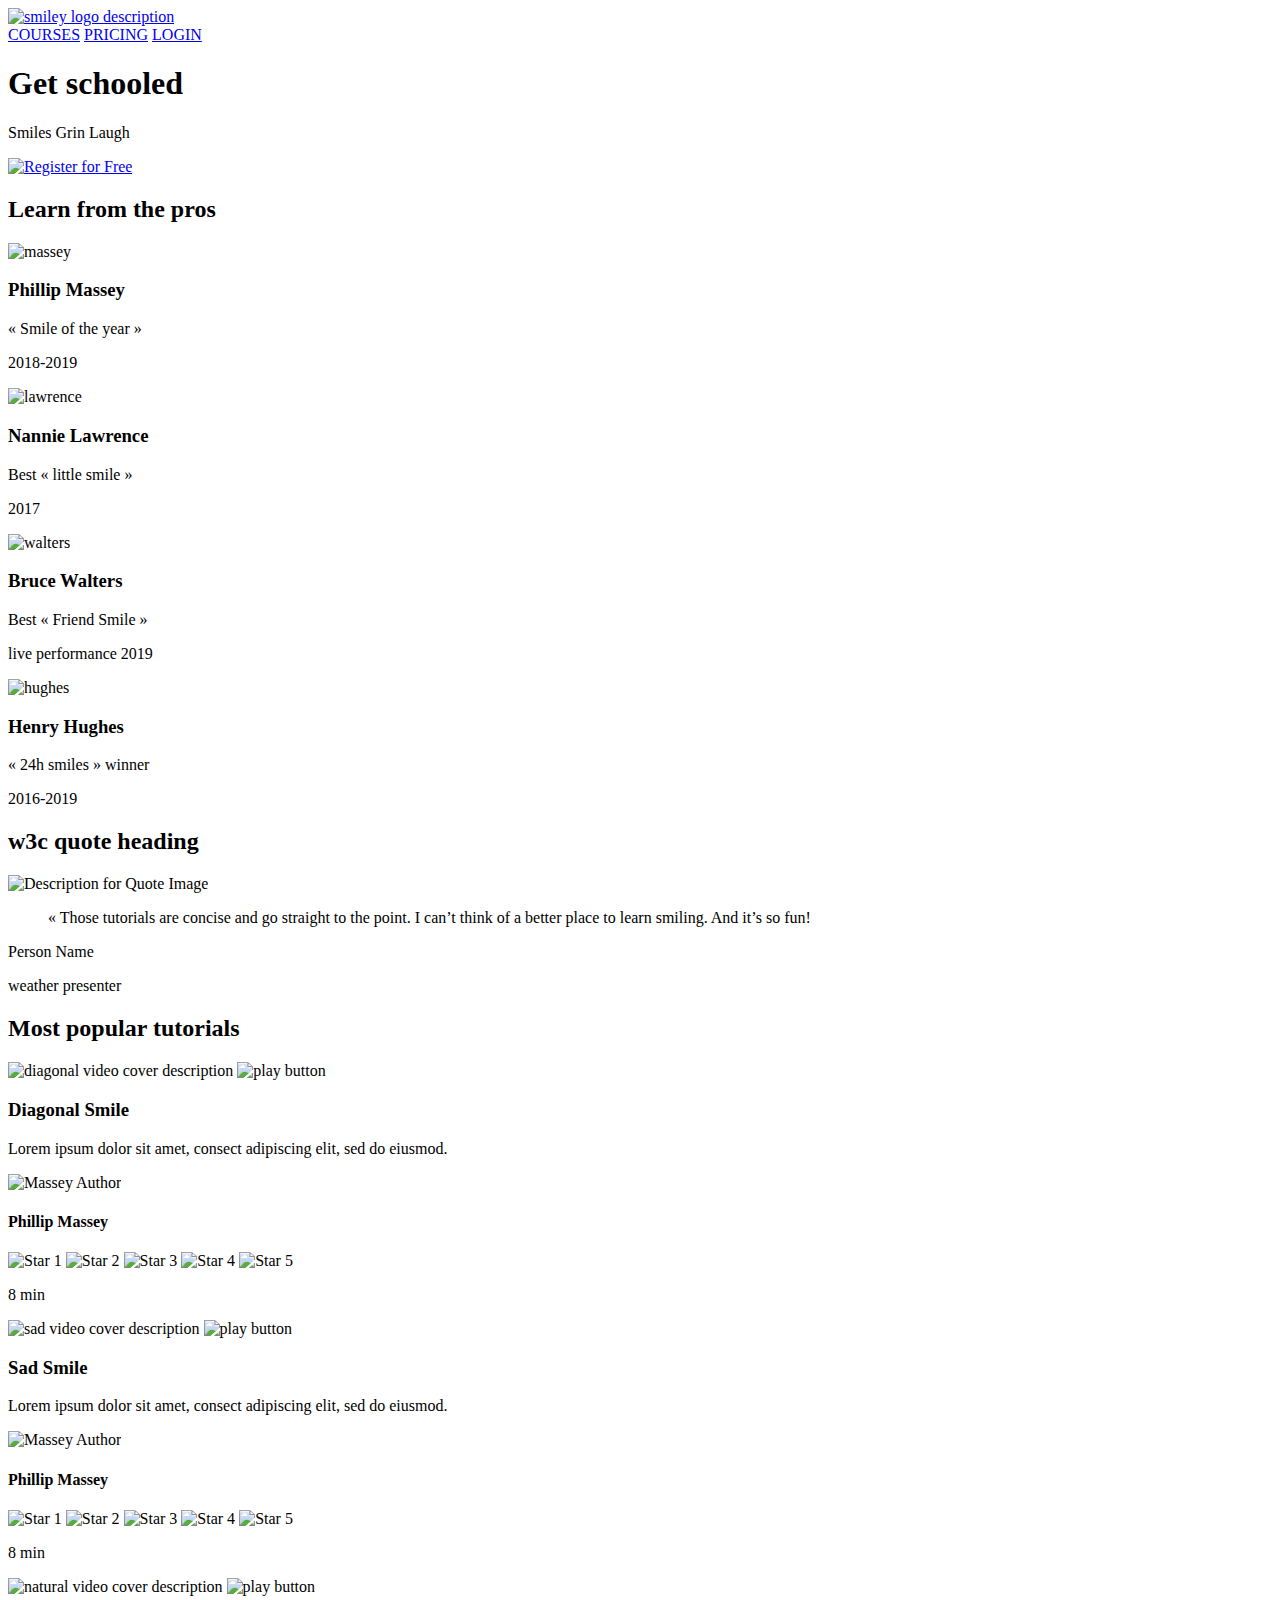
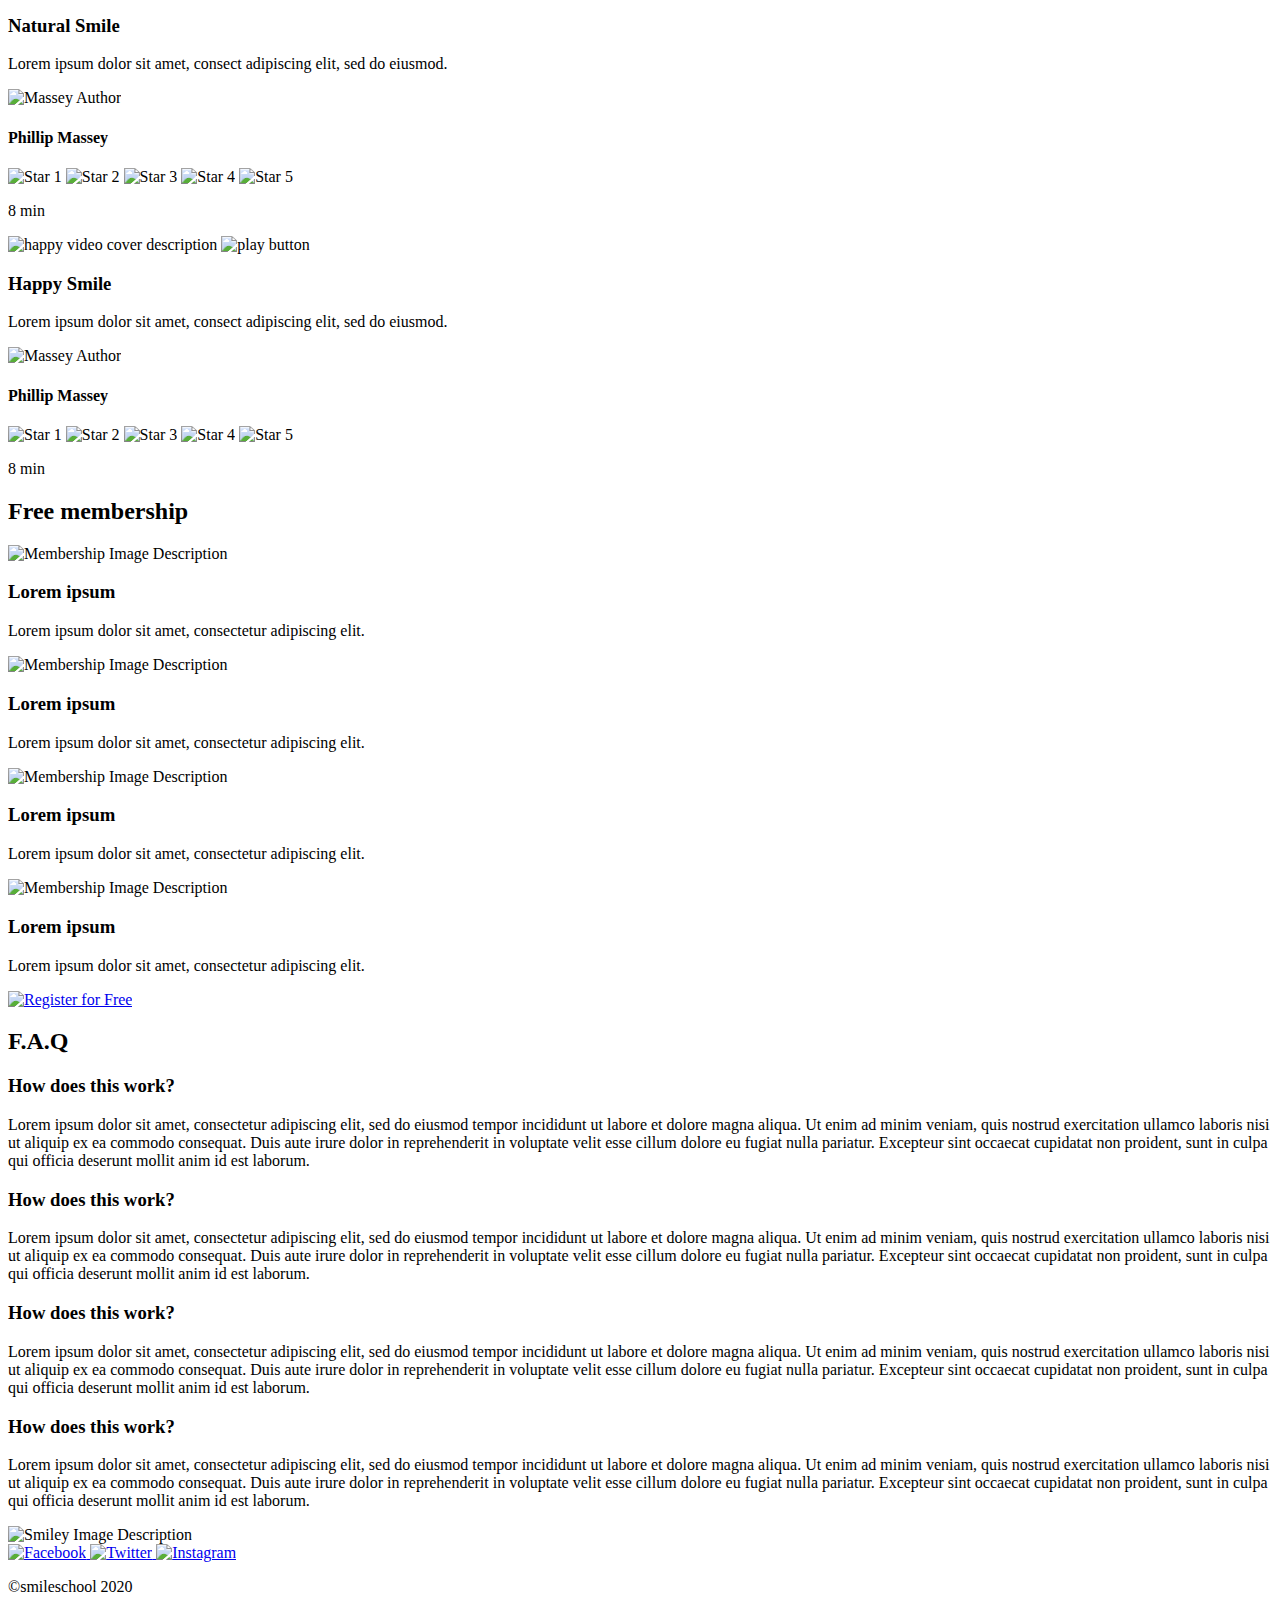
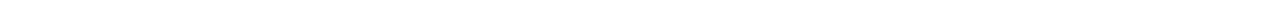
==== css_advanced/index.html @ 1c08df89 "css proyect" ====
<!DOCTYPE html>
<html lang="en">

<head>
    <meta charset="UTF-8">
    <meta name="viewport" content="width=device-width, initial-scale=1.0">
    <title>Document</title>
    <link rel="stylesheet" href="styles.css">
</head>

<body>
    <main>
        <div class="header-banner-background">
            <!-- Task 1 - Header -->
            <header>
                <!-- Link with an image inside -->
                <a href="#">
                    <img src="images/logo.png" alt="smiley logo description">
                </a>

                <!-- Block of 3 link elements -->
                <div class="link-block">
                    <a href="courses">COURSES</a>
                    <a href="pricing">PRICING</a>
                    <a href="login">LOGIN</a>
                </div>
            </header>
            <!-- End Task 1 -->


            <!-- Task 2 Banner -->
            <section class="banner-section">

                <!-- First block starts here -->
                <div class="block-one">

                    <!-- Heading -->
                    <h1 class="name">Get schooled</h1>

                    <!-- Text element -->
                    <p><span>Smiles</span> <span>Grin</span> <span>Laugh</span></p>

                    <!-- Button element -->
                    <a href="register-link-probs">
                        <img src="images/banner-button.png" alt="Register for Free">
                    </a>

                </div>
                <!-- First block ends here -->

                <!-- Second block starts here -->
                <div class="block-two">
                    <h2><span>Learn</span> from the pros</h2>

                    <!-- pros block -->
                    <div class="pros-block">
                        <div>
                            <img src="images/pros-1.png" alt="massey">
                            <h3>Phillip Massey</h3>
                            <p>« Smile of the year »</Smile>
                            </p>
                            <p>2018-2019</p>
                        </div>
                        <div>
                            <img src="images/pros-2.png" alt="lawrence">
                            <h3>Nannie Lawrence</h3>
                            <p>Best « little smile »</p>
                            <p>2017</p>
                        </div>
                        <div>
                            <img src="images/pros-3.png" alt="walters">
                            <h3>Bruce Walters</h3>
                            <p>Best « Friend Smile »</p>
                            <p>live performance 2019</p>
                        </div>
                        <div>
                            <img src="images/pros-4.png " alt="hughes">
                            <h3>Henry Hughes</h3>
                            <p>« 24h smiles » winner </p>
                            <p>2016-2019</p>
                        </div>
                    </div>
                    <!-- end pros block -->

                </div>
                <!-- Second block ends here -->

            </section>
            <!-- End Task 2 -->
        </div>


        <!-- Task 3 Quote -->
        <section class="quote-section">
            <div class="quote-block">
                <h2>w3c quote heading</h2>

                <!-- Image for the quote block -->
                <img src="images/testimonials-avatar.png" alt="Description for Quote Image">

                <!-- Block containing the quote details -->
                <div class="quote-details">

                    <!-- Quote body -->
                    <blockquote>« Those tutorials are concise and go straight to the point. I can’t think of a better
                        place to learn smiling. And it’s so fun!</blockquote>

                    <!-- Author of the quote -->
                    <p class="person-quote">Person Name</p>

                    <!-- Sub Title -->
                    <p class="title">weather presenter</p>

                </div>
            </div>
        </section>
        <!-- End Task 3 -->

        <!-- Task 4 Videos -->
        <section class="videos-section">

            <!-- Heading for the videos section -->
            <h2>Most <span>popular</span> tutorials</h2>

            <!-- Main block containing the 4 video blocks -->
            <div class="videos-block">

                <!-- Diagonal Smile -->
                <div class="video-item">
                    <div class="video-preview">
                        <img src="images/preview1.png" alt="diagonal video cover description">
                        <img src="images/play-button.png" alt="play button">
                    </div>
                    <h3>Diagonal Smile</h3>
                    <p>Lorem ipsum dolor sit amet, consect adipiscing elit, sed do eiusmod.</p>
                    <div class="video-author">
                        <img src="images/small-avatar.png" alt="Massey Author">
                        <h4>Phillip Massey</h4>
                    </div>
                    <div class="video-rating">
                        <img src="images/star.png" alt="Star 1">
                        <img src="images/star.png" alt="Star 2">
                        <img src="images/star.png" alt="Star 3">
                        <img src="images/star.png" alt="Star 4">
                        <img src="images/star.png" alt="Star 5">
                        <p>8 min</p>
                    </div>
                </div>

                <!-- Sad Smile -->
                <div class="video-item">
                    <div class="video-preview">
                        <img src="images/preview2.png" alt="sad video cover description">
                        <img src="images/play-button.png" alt="play button">
                    </div>
                    <h3>Sad Smile</h3>
                    <p>Lorem ipsum dolor sit amet, consect adipiscing elit, sed do eiusmod.</p>
                    <div class="video-author">
                        <img src="images/small-avatar.png" alt="Massey Author">
                        <h4>Phillip Massey</h4>
                    </div>
                    <div class="video-rating">
                        <img src="images/star.png" alt="Star 1">
                        <img src="images/star.png" alt="Star 2">
                        <img src="images/star.png" alt="Star 3">
                        <img src="images/star.png" alt="Star 4">
                        <img src="images/star.png" alt="Star 5">
                        <p>8 min</p>
                    </div>
                </div>

                <!-- Natural Smile -->
                <div class="video-item">
                    <div class="video-preview">
                        <img src="images/preview3.png" alt="natural video cover description">
                        <img src="images/play-button.png" alt="play button">
                    </div>
                    <h3>Natural Smile</h3>
                    <p>Lorem ipsum dolor sit amet, consect adipiscing elit, sed do eiusmod.</p>
                    <div class="video-author">
                        <img src="images/small-avatar.png" alt="Massey Author">
                        <h4>Phillip Massey</h4>
                    </div>
                    <div class="video-rating">
                        <img src="images/star.png" alt="Star 1">
                        <img src="images/star.png" alt="Star 2">
                        <img src="images/star.png" alt="Star 3">
                        <img src="images/star.png" alt="Star 4">
                        <img src="images/star.png" alt="Star 5">
                        <p>8 min</p>
                    </div>
                </div>

                <!-- Happy Smile -->
                <div class="video-item">
                    <div class="video-preview">
                        <img src="images/preview4.png" alt="happy video cover description">
                        <img src="images/play-button.png" alt="play button">
                    </div>
                    <h3>Happy Smile</h3>
                    <p>Lorem ipsum dolor sit amet, consect adipiscing elit, sed do eiusmod.</p>
                    <div class="video-author">
                        <img src="images/small-avatar.png" alt="Massey Author">
                        <h4>Phillip Massey</h4>
                    </div>
                    <div class="video-rating">
                        <img src="images/star.png" alt="Star 1">
                        <img src="images/star.png" alt="Star 2">
                        <img src="images/star.png" alt="Star 3">
                        <img src="images/star.png" alt="Star 4">
                        <img src="images/star.png" alt="Star 5">
                        <p>8 min</p>
                    </div>
                </div>
            </div>
        </section>
        <!-- End Task 4 -->

        <!-- Task 5 Membership -->
        <section class="membership-section">
            <h2><span>Free</span> membership</h2>
            <div class="membership-block">
                <div class="membership-item">
                    <img src="images/membership-smile.png" alt="Membership Image Description">
                    <h3>Lorem ipsum</h3>
                    <p>Lorem ipsum dolor sit amet, consectetur adipiscing elit.</p>
                </div>
                <div class="membership-item">
                    <img src="images/membership-smile.png" alt="Membership Image Description">
                    <h3>Lorem ipsum</h3>
                    <p>Lorem ipsum dolor sit amet, consectetur adipiscing elit.</p>
                </div>
                <div class="membership-item">
                    <img src="images/membership-smile.png" alt="Membership Image Description">
                    <h3>Lorem ipsum</h3>
                    <p>Lorem ipsum dolor sit amet, consectetur adipiscing elit.</p>
                </div>
                <div class="membership-item">
                    <img src="images/membership-smile.png" alt="Membership Image Description">
                    <h3>Lorem ipsum</h3>
                    <p>Lorem ipsum dolor sit amet, consectetur adipiscing elit.</p>
                </div>
            </div>
            <div class="membership-button">
                <a href="register-link-probs">
                    <img src="images/membership-button.png" alt="Register for Free">
                </a>
            </div>

        </section>
        <!-- End Task 5 -->

        <!-- Task 6 FAQ -->
        <section class="faq-section">
            <h2>F.A.Q</h2>
            <div class="faq-block">

                <!-- First row block -->
                <div class="faq-row">
                    <div class="faq-item">
                        <h3>How does this work?</h3>
                        <p>Lorem ipsum dolor sit amet, consectetur adipiscing elit, sed do eiusmod tempor incididunt ut
                            labore et dolore magna aliqua. Ut enim ad minim veniam, quis nostrud exercitation ullamco
                            laboris nisi ut aliquip ex ea commodo consequat. Duis aute irure dolor in reprehenderit in
                            voluptate velit esse cillum dolore eu fugiat nulla pariatur. Excepteur sint occaecat
                            cupidatat non proident, sunt in culpa qui officia deserunt mollit anim id est laborum.</p>
                    </div>
                    <div class="faq-item">
                        <h3>How does this work?</h3>
                        <p>Lorem ipsum dolor sit amet, consectetur adipiscing elit, sed do eiusmod tempor incididunt ut
                            labore et dolore magna aliqua. Ut enim ad minim veniam, quis nostrud exercitation ullamco
                            laboris nisi ut aliquip ex ea commodo consequat. Duis aute irure dolor in reprehenderit in
                            voluptate velit esse cillum dolore eu fugiat nulla pariatur. Excepteur sint occaecat
                            cupidatat non proident, sunt in culpa qui officia deserunt mollit anim id est laborum.</p>
                    </div>
                </div>

                <!-- Second row block -->
                <div class="faq-row">
                    <div class="faq-item">
                        <h3>How does this work?</h3>
                        <p>Lorem ipsum dolor sit amet, consectetur adipiscing elit, sed do eiusmod tempor incididunt ut
                            labore et dolore magna aliqua. Ut enim ad minim veniam, quis nostrud exercitation ullamco
                            laboris nisi ut aliquip ex ea commodo consequat. Duis aute irure dolor in reprehenderit in
                            voluptate velit esse cillum dolore eu fugiat nulla pariatur. Excepteur sint occaecat
                            cupidatat non proident, sunt in culpa qui officia deserunt mollit anim id est laborum.</p>
                    </div>
                    <div class="faq-item">
                        <h3>How does this work?</h3>
                        <p>Lorem ipsum dolor sit amet, consectetur adipiscing elit, sed do eiusmod tempor incididunt ut
                            labore et dolore magna aliqua. Ut enim ad minim veniam, quis nostrud exercitation ullamco
                            laboris nisi ut aliquip ex ea commodo consequat. Duis aute irure dolor in reprehenderit in
                            voluptate velit esse cillum dolore eu fugiat nulla pariatur. Excepteur sint occaecat
                            cupidatat non proident, sunt in culpa qui officia deserunt mollit anim id est laborum.</p>
                    </div>
                </div>
            </div>
        </section>
    </main>
    <!-- End Task 6 -->

    <!-- Task 7 Footer -->
    <footer>

        <!-- Global block for centering the footer content -->
        <div class="footer-global-block">

            <!-- Row block for footer content -->
            <div class="footer-row">
                <img src="images/footer-logo.png" alt="Smiley Image Description">

                <!-- Block containing images with links -->
                <div class="footer-socials-icons">
                    <a href="fb">
                        <img src="images/Facebook.png" alt="Facebook">
                    </a>
                    <a href="twitter">
                        <img src="images/Twitter.png" alt="Twitter">
                    </a>
                    <a href="da-gram">
                        <img src="images/Instagram.png" alt="Instagram">
                    </a>
                </div>
            </div>
            <!-- End of the row block -->

            <!-- Block for the copyright text -->
            <div class="footer-copyright">
                <p>&copy;smileschool 2020</p>
            </div>

        </div>
        <!-- End of the global block -->

    </footer>
    <!-- End Task 7 -->
</body>

</html>
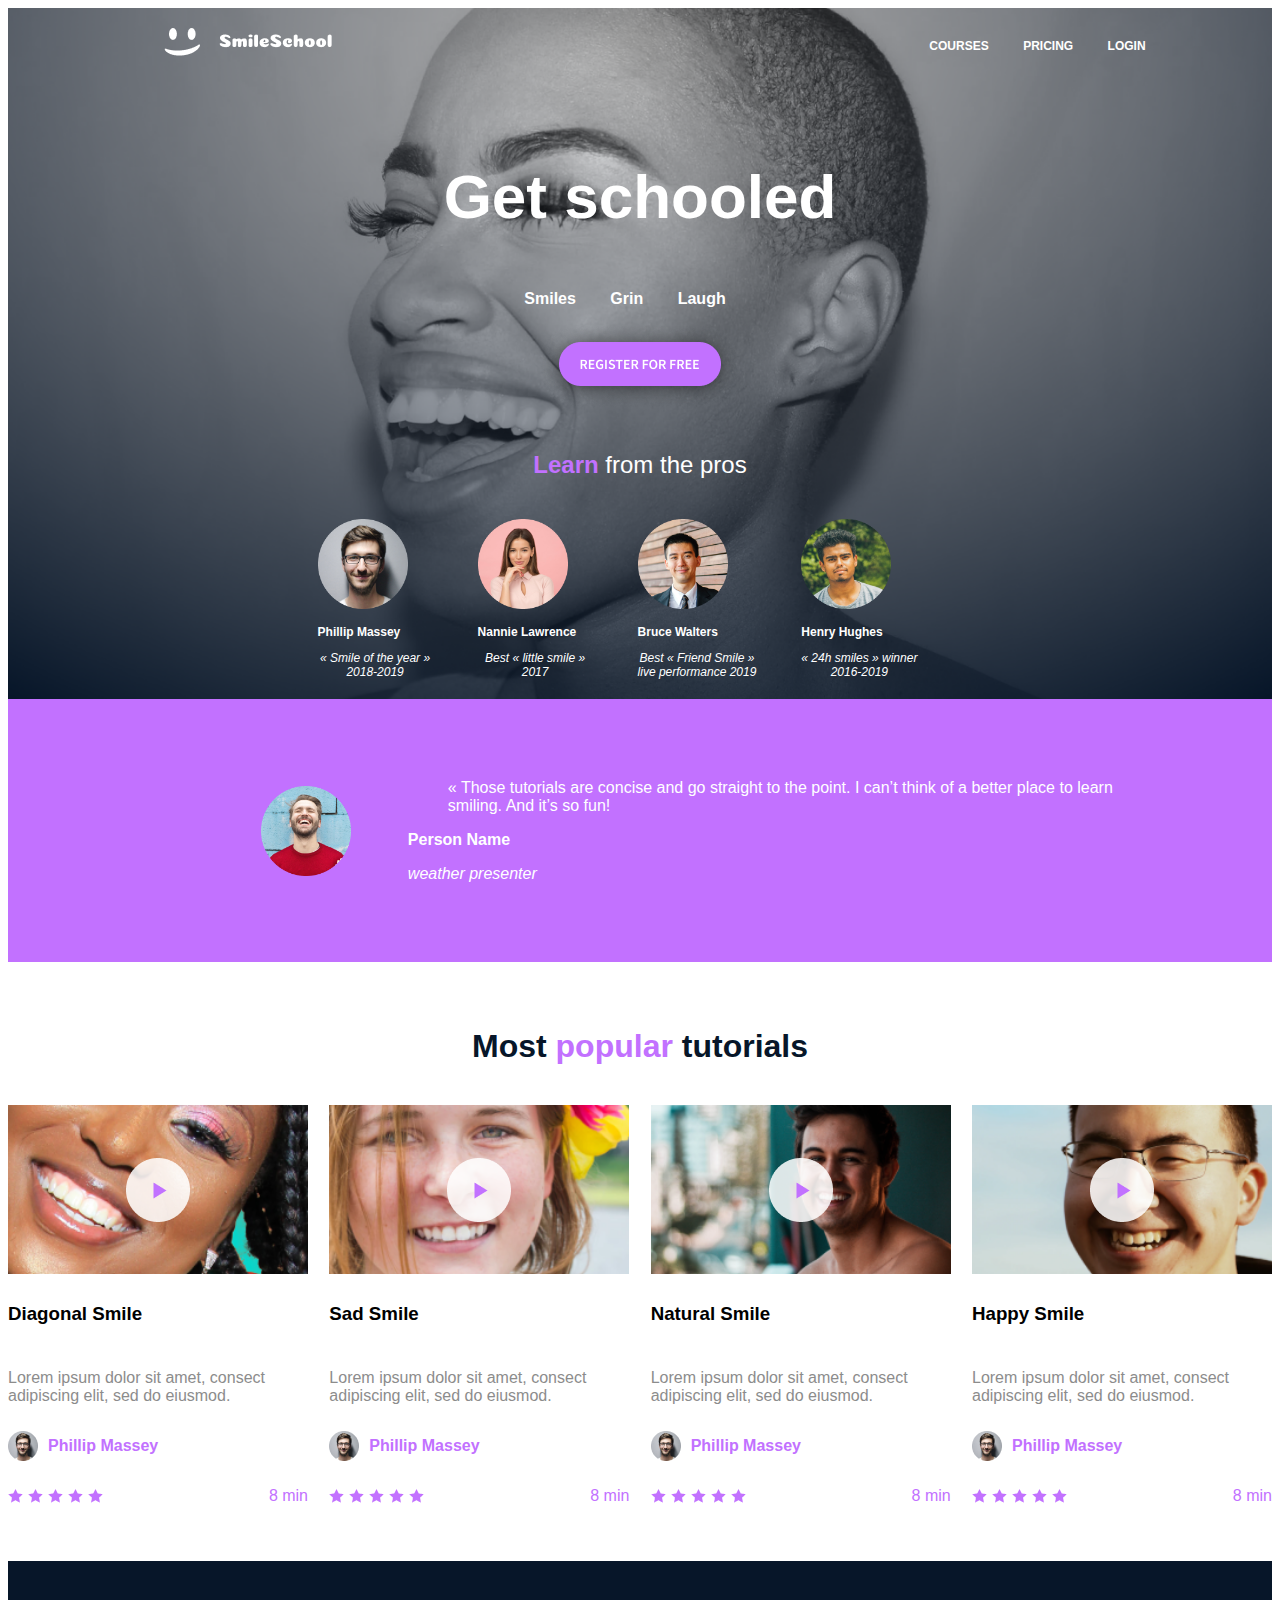
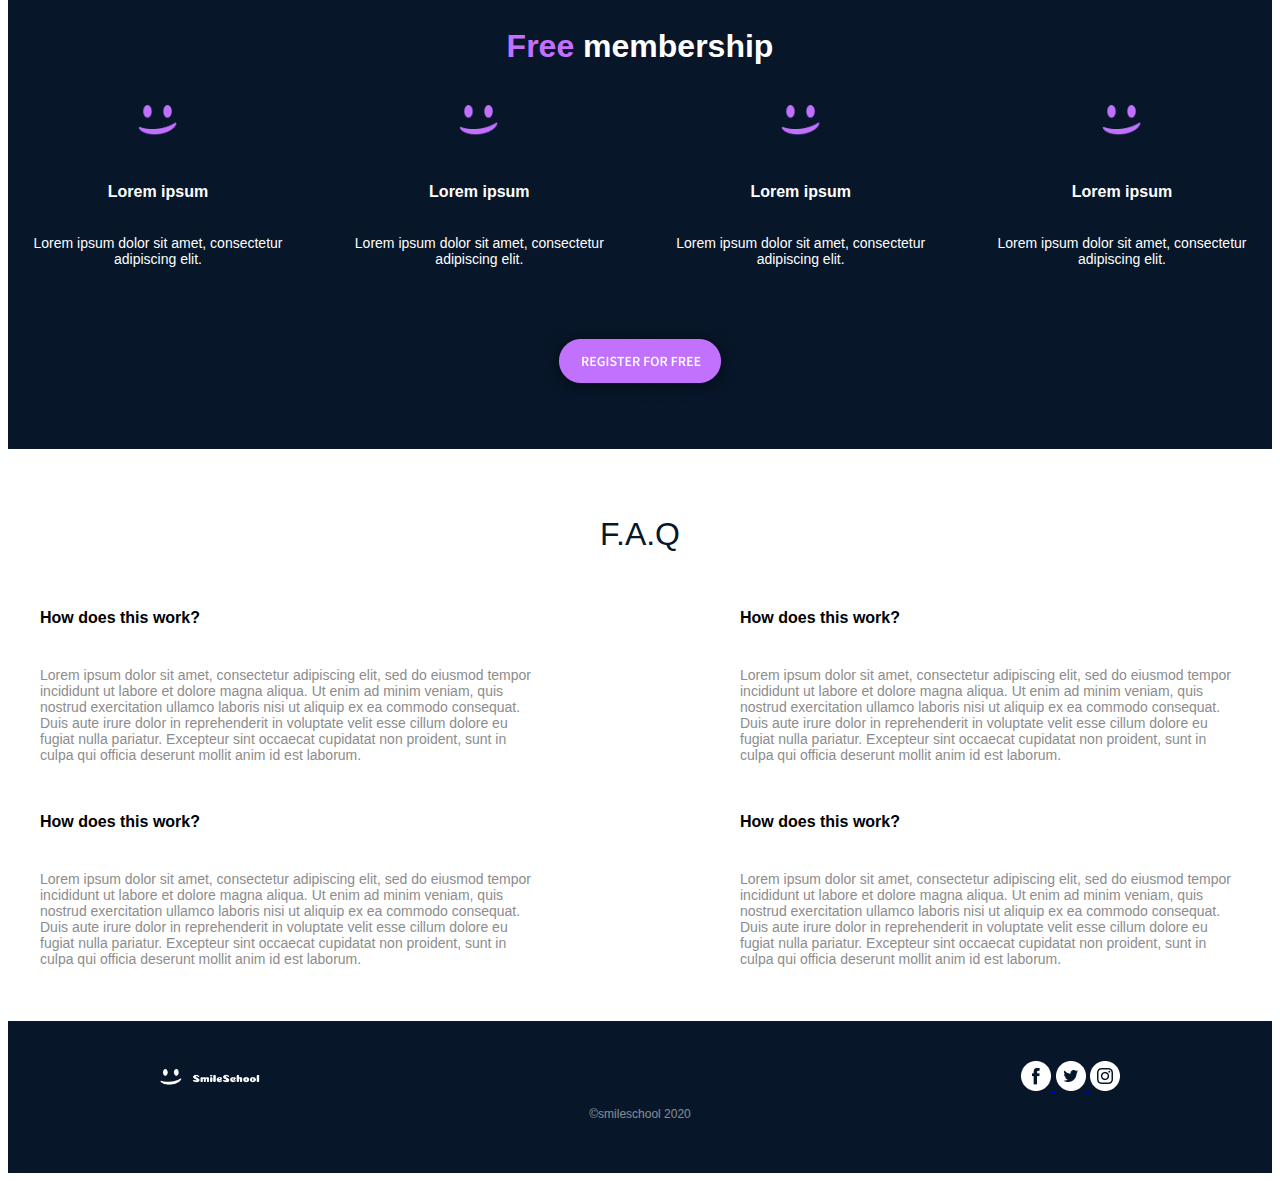
==== commit 47dfb813: "change the web name" ====
--- a/css_advanced/index.html
+++ b/css_advanced/index.html
@@ -4,7 +4,7 @@
 <head>
     <meta charset="UTF-8">
     <meta name="viewport" content="width=device-width, initial-scale=1.0">
-    <title>Document</title>
+    <title>Get schooled</title>
     <link rel="stylesheet" href="styles.css">
 </head>
 
--- a/css_advanced/styles.css
+++ b/css_advanced/styles.css
@@ -0,0 +1,415 @@
+/* Header && Banner Styles */
+body {
+  max-width: auto;
+  font-family: "Source Sans Pro", sans-serif;
+}
+
+.header-banner-background {
+  background-image: url("images/background.png");
+  background-repeat: no-repeat;
+  background-size: cover;
+  background-position: center;
+  background-attachment: fixed;
+}
+
+header {
+  margin-left: 10%;
+  margin-right: 10%;
+  padding-top: 20px;
+  font-family: "Source Sans Pro", sans-serif;
+  display: flex;
+  justify-content: space-between;
+  align-items: center;
+  background-color: transparent;
+}
+
+header a {
+  text-decoration: none;
+  margin-left: 30px;
+  color: white;
+  font-weight: bold;
+  font-size: 0.75em;
+}
+
+.banner-section {
+  color: white;
+  font-family: "Source Sans Pro", sans-serif;
+  background-color: transparent;
+}
+
+.block-one {
+  display: flex;
+  flex-direction: column;
+  justify-content: center;
+  align-items: center;
+  font-weight: bold;
+}
+
+.block-one p span {
+  margin-right: 30px;
+}
+
+.name {
+  font-size: 62px;
+  margin-top: 100px;
+  margin-button: 0;
+}
+
+h1 {
+  font-size: 6.5em;
+}
+
+.block-two h2 span {
+  color: #c271ff;
+}
+
+/* block-two */
+
+.block-two {
+  display: flex;
+  flex-direction: column;
+  align-items: center;
+  width: 100%;
+  padding: 20px;
+  box-sizing: border-box;
+}
+
+.block-two h2 {
+  font-weight: lighter;
+}
+
+.block-two span {
+  font-weight: bold;
+}
+
+.block-two p {
+  font-weight: lighter;
+  font-style: italic;
+  font-size: 16px;
+}
+
+.pros-block {
+  width: 100%;
+  max-width: auto;
+  margin-top: 20px;
+  font-size: 16px;
+  display: flex;
+  flex-wrap: wrap;
+  justify-content: center;
+  align-content: center;
+}
+
+.pros-block h3 {
+  font-size: 12px;
+}
+
+.pros-block p {
+  font-size: 12px;
+  margin: 0;
+  display: flex;
+  flex-wrap: wrap;
+  align-content: center;
+  justify-content: center;
+  padding-right: 45px;
+}
+
+.pros-block img {
+  width: 90px;
+  height: 90px;
+  margin-right: 70px;
+}
+
+/* Quotes Style */
+
+.quote-section {
+  color: white;
+  background-color: #c271ff;
+  display: flex;
+  justify-content: center;
+  align-items: center;
+  padding: 5%;
+}
+
+.quote-section h2 {
+  visibility: hidden;
+}
+
+.quote-block {
+  display: flex;
+  align-items: center;
+}
+
+.quote-block img {
+  margin-right: 5%;
+  width: 90px;
+  height: 90px;
+}
+
+.quote-details blockquote {
+  font-weight: lighter;
+}
+
+.person-quote {
+  font-weight: bold;
+}
+
+.title {
+  font-style: italic;
+}
+
+/* Videos Style */
+
+.videos-section {
+  padding: 40px 0;
+}
+
+.videos-section h2 {
+  text-align: center;
+  font-size: 2em;
+  margin-bottom: 40px;
+  color: #071629;
+}
+
+.videos-section h2 span {
+  color: #c271ff;
+}
+
+.videos-section p {
+  color: #8c8c8c;
+}
+
+.videos-block {
+  display: flex;
+  justify-content: space-between;
+  flex-wrap: wrap;
+  gap: 20px;
+}
+
+.video-item {
+  flex: 1;
+  max-width: 300px;
+  box-sizing: border-box;
+  display: flex;
+  flex-direction: column;
+  gap: 10px;
+}
+
+.video-preview {
+  position: relative;
+  width: 100%;
+  padding-bottom: 56.25%;
+  overflow: hidden;
+}
+
+.video-preview img:first-child {
+  position: absolute;
+  top: 0;
+  left: 0;
+  width: 100%;
+  height: 100%;
+  object-fit: cover;
+}
+
+.video-preview img:nth-child(2) {
+  position: absolute;
+  top: 50%;
+  left: 50%;
+  transform: translate(-50%, -50%);
+  cursor: pointer;
+}
+
+.video-author {
+  display: flex;
+  align-items: center;
+  gap: 10px;
+}
+
+.video-author h4 {
+  margin: 0;
+  color: #c271ff;
+}
+
+.video-rating {
+  display: flex;
+  justify-content: space-between;
+  align-items: center;
+}
+
+.video-rating img {
+  margin-right: 5px;
+}
+
+.video-rating p {
+  margin-left: auto;
+  color: #c271ff;
+}
+
+/* Membership Style */
+
+.membership-section {
+  background-color: #071629;
+  padding: 40px 0;
+  text-align: center;
+}
+
+.membership-section h2 {
+  font-size: 2em;
+  margin-bottom: 40px;
+  color: #fff;
+}
+
+.membership-section h2 span {
+  color: #c271ff;
+}
+.membership-section h3 {
+  font-size: 16px;
+}
+
+.membership-section p {
+  font-size: 14px;
+  font-weight: lighter;
+}
+
+.membership-block {
+  display: flex;
+  justify-content: space-between;
+  flex-wrap: wrap;
+  gap: 20px;
+  margin-bottom: 40px;
+}
+
+.membership-item {
+  flex: 1;
+  max-width: 300px;
+  box-sizing: border-box;
+  display: flex;
+  flex-direction: column;
+  align-items: center;
+  gap: 10px;
+}
+
+.membership-item img {
+  width: 40px;
+  height: auto;
+  margin-bottom: 20px;
+}
+
+.membership-item h3 {
+  color: #fff;
+  margin-bottom: 10px;
+}
+
+.membership-item p {
+  color: #fff;
+}
+
+.membership-button img {
+  cursor: pointer;
+  max-width: 80%;
+  margin: 0 auto;
+}
+
+/* FAQ Style */
+
+.faq-section {
+  padding: 40px 0;
+}
+
+.faq-section h2 {
+  text-align: center;
+  font-size: 2em;
+  margin-bottom: 40px;
+  color: #071629;
+  font-weight: 100;
+}
+
+.faq-section h3 {
+  font-size: 16px;
+}
+
+.faq-section p {
+  font-size: 14px;
+  color: #8c8c8c;
+}
+
+.faq-block {
+  display: flex;
+  flex-direction: column;
+  gap: 20px;
+  align-items: center;
+}
+
+.faq-row {
+  display: flex;
+  justify-content: space-between;
+  flex-wrap: wrap;
+  gap: 20px;
+  width: 100%;
+  max-width: 1200px;
+}
+
+.faq-item {
+  flex: 1;
+  max-width: 500px;
+  box-sizing: border-box;
+  display: flex;
+  flex-direction: column;
+  gap: 10px;
+}
+
+/* Footer Style */
+
+footer {
+  background-color: #071629;
+  padding: 40px 0;
+  color: #fff;
+}
+
+.footer-global-block {
+  display: flex;
+  flex-direction: column;
+  align-items: center;
+  width: 100%;
+  max-width: 1200px;
+  margin: 0 auto;
+}
+
+.footer-row {
+  display: flex;
+  justify-content: space-between;
+  align-items: center;
+  width: 100%;
+  padding: 0 10%;
+  box-sizing: border-box;
+}
+
+.footer-row img {
+  max-width: 100px;
+  height: auto;
+}
+
+.footer-socials-block {
+  display: flex;
+  align-items: center;
+  gap: 20px;
+}
+
+.footer-socials-block a {
+  margin-right: 10px;
+}
+
+.footer-socials-block img {
+  width: 30px;
+  height: auto;
+  cursor: pointer;
+}
+
+.footer-socials-block p {
+  margin-top: 20px;
+}
+
+.footer-copyright {
+  font-size: 12px;
+  font-weight: 100;
+  opacity: 0.5;
+}
